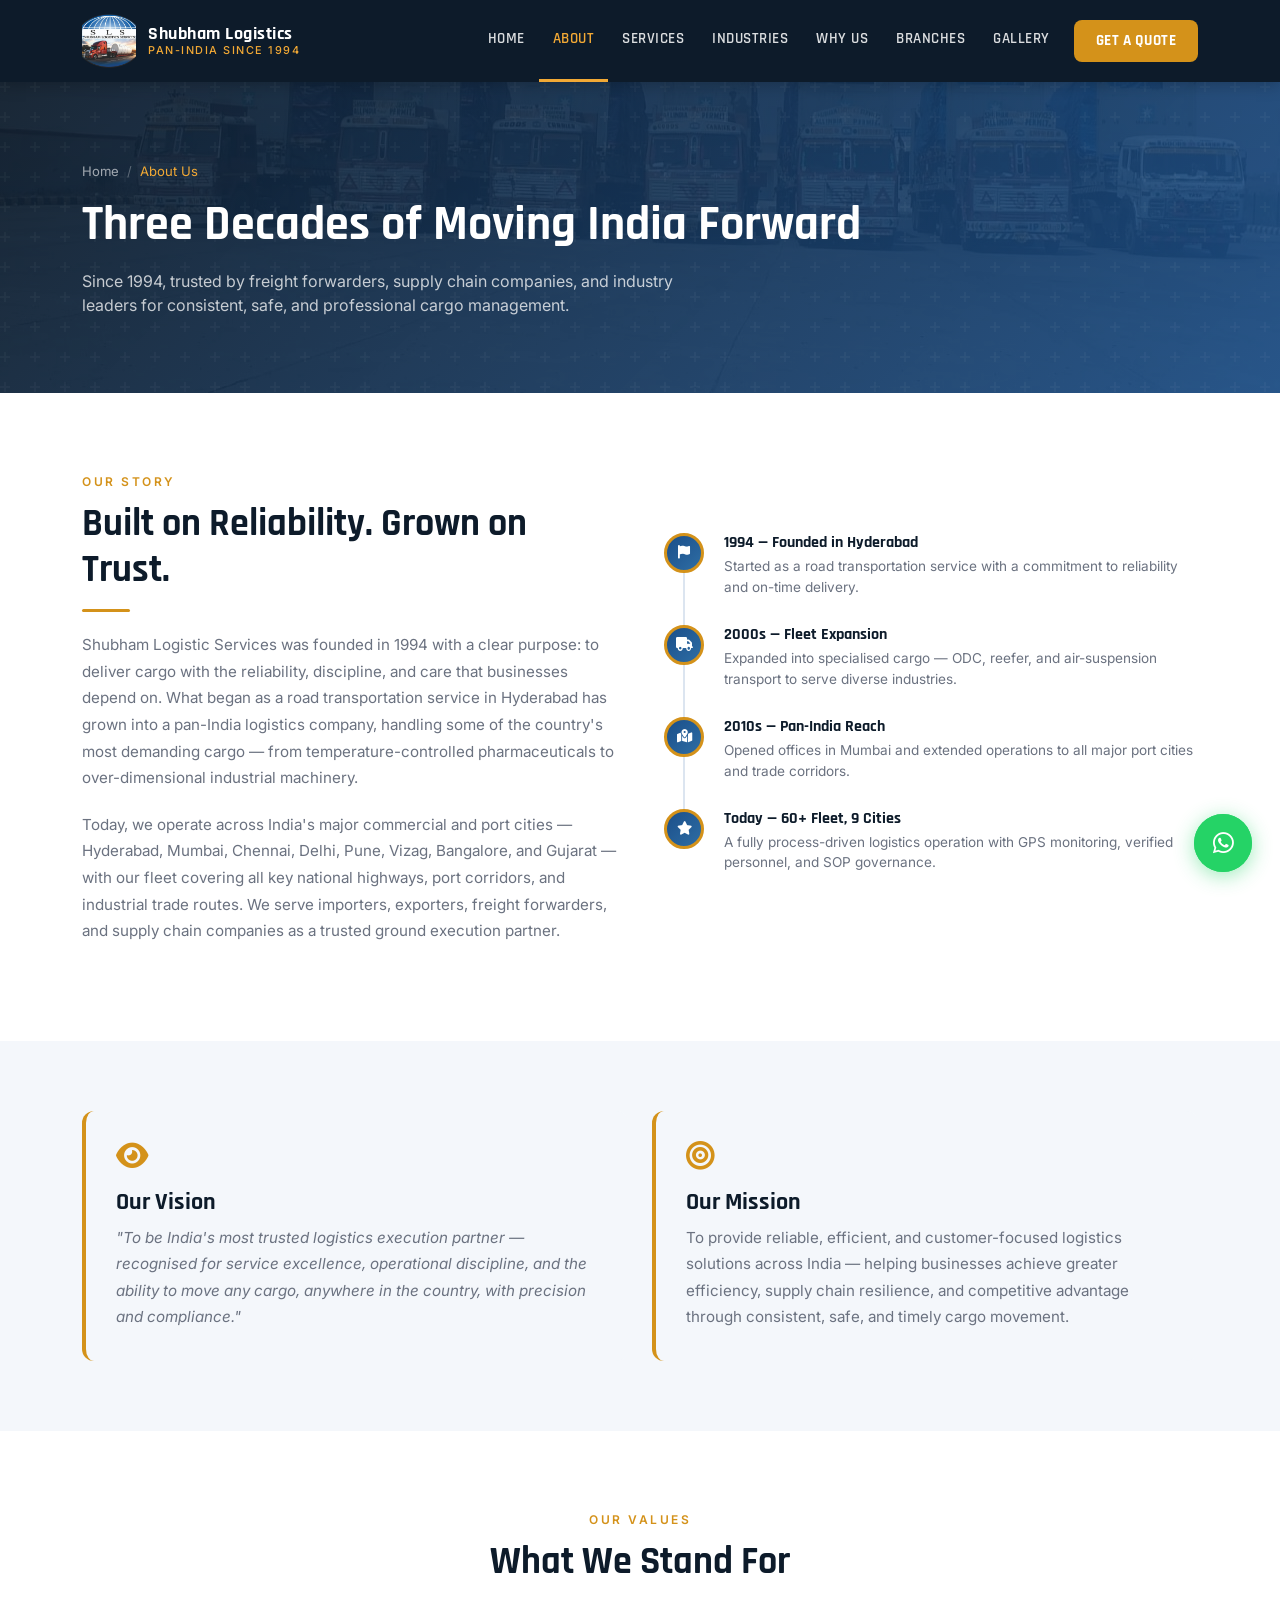
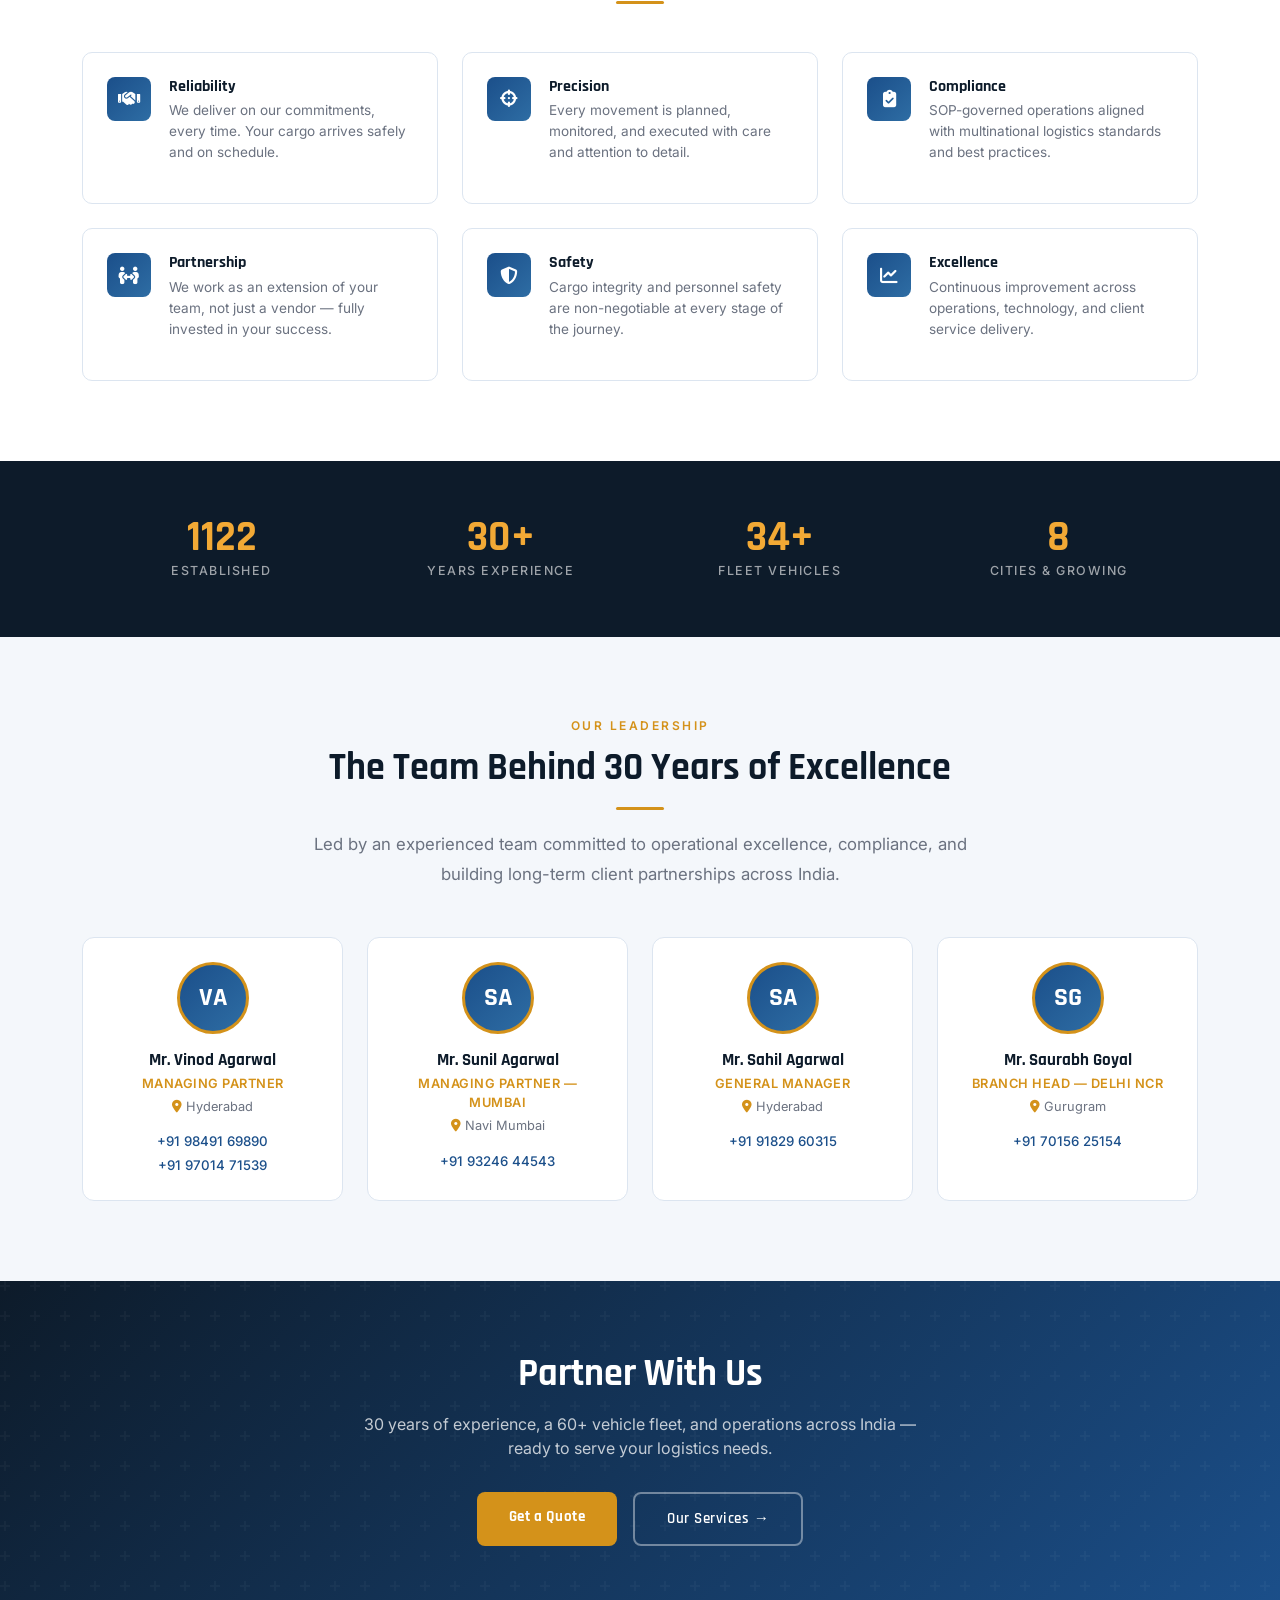
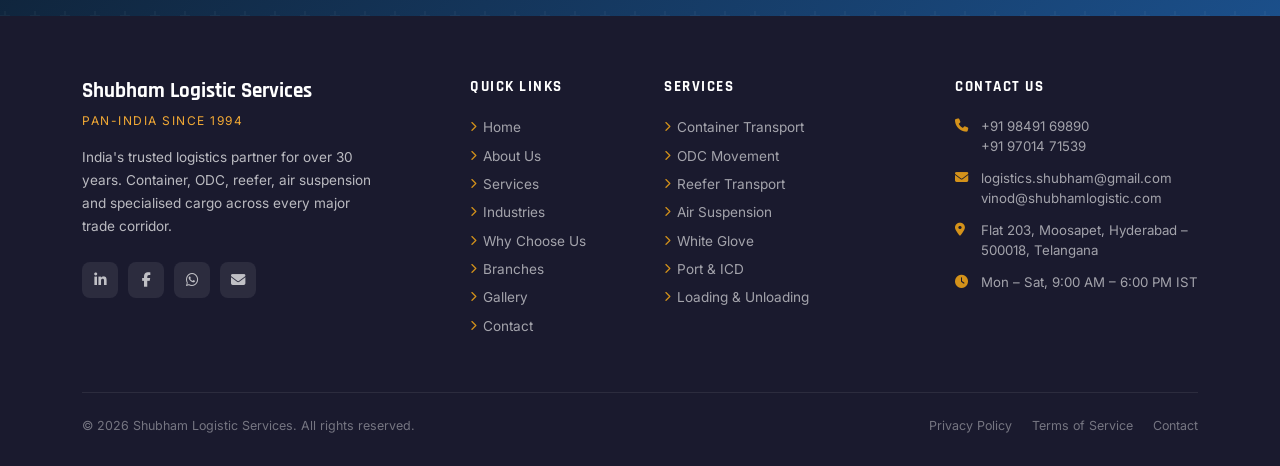
==== about.html @ 39d2acc9 "Add files via upload" ====
<!DOCTYPE html>
<html lang="en">
<head>
  <meta charset="UTF-8" />
  <meta name="viewport" content="width=device-width, initial-scale=1.0" />
  <title>About Us | Shubham Logistic Services — 30 Years, Pan-India</title>
  <meta name="description" content="Established 1994. Pan-India logistics company with 60+ vehicles across 9 cities. Specialists in container, ODC, reefer and specialised cargo." />
  <link rel="stylesheet" href="https://cdnjs.cloudflare.com/ajax/libs/bootstrap/5.3.2/css/bootstrap.min.css" />
  <link rel="stylesheet" href="https://cdnjs.cloudflare.com/ajax/libs/font-awesome/6.5.0/css/all.min.css" />
  <link rel="stylesheet" href="assets/css/style.css" />
  <link rel="icon" type="image/png" sizes="32x32" href="assets/img/favicon-32.png" />
  <link rel="icon" type="image/png" sizes="16x16" href="assets/img/favicon-16.png" />
  <link rel="apple-touch-icon" sizes="180x180" href="assets/img/apple-touch-icon.png" />
</head>
<body>

<nav class="navbar navbar-sls navbar-expand-lg">
  <div class="container">
    <a class="navbar-brand" href="index.html">
      <img src="assets/img/logo.png" alt="SLS Logo" class="brand-logo" onerror="this.style.display='none'" />
      <div class="brand-text">
        <span class="brand-name">Shubham Logistics</span>
        <span class="brand-tagline">Pan-India Since 1994</span>
      </div>
    </a>
    <button class="navbar-toggler" type="button" data-bs-toggle="collapse" data-bs-target="#navMenu">
      <span class="navbar-toggler-icon"></span>
    </button>
    <div class="collapse navbar-collapse" id="navMenu">
      <ul class="navbar-nav ms-auto align-items-lg-center">
        <li class="nav-item"><a class="nav-link" href="index.html">Home</a></li>
        <li class="nav-item"><a class="nav-link" href="about.html">About</a></li>
        <li class="nav-item"><a class="nav-link" href="services.html">Services</a></li>
        <li class="nav-item"><a class="nav-link" href="industries.html">Industries</a></li>
        <li class="nav-item"><a class="nav-link" href="why-us.html">Why Us</a></li>
        <li class="nav-item"><a class="nav-link" href="branches.html">Branches</a></li>
        <li class="nav-item"><a class="nav-link" href="gallery.html">Gallery</a></li>
        <li class="nav-item"><a class="nav-link nav-cta" href="contact.html">Get a Quote</a></li>
      </ul>
    </div>
  </div>
</nav>

<section class="page-hero">
  <div class="container page-hero-content">
    <nav aria-label="breadcrumb" class="breadcrumb-sls mb-3">
      <ol class="breadcrumb mb-0">
        <li class="breadcrumb-item"><a href="index.html">Home</a></li>
        <li class="breadcrumb-item active">About Us</li>
      </ol>
    </nav>
    <h1>Three Decades of Moving India Forward</h1>
    <p>Since 1994, trusted by freight forwarders, supply chain companies, and industry leaders for consistent, safe, and professional cargo management.</p>
  </div>
</section>

<!-- OUR STORY -->
<section class="py-5" style="padding-top:80px!important;padding-bottom:80px!important;">
  <div class="container">
    <div class="row align-items-center g-5">
      <div class="col-lg-6 fade-up">
        <span class="section-eyebrow">Our Story</span>
        <h2 class="section-title">Built on Reliability. Grown on Trust.</h2>
        <div class="section-divider"></div>
        <p style="color:var(--gray);line-height:1.75;margin-bottom:20px;font-size:0.95rem;">
          Shubham Logistic Services was founded in 1994 with a clear purpose: to deliver cargo with the reliability, discipline, and care that businesses depend on. What began as a road transportation service in Hyderabad has grown into a pan-India logistics company, handling some of the country's most demanding cargo — from temperature-controlled pharmaceuticals to over-dimensional industrial machinery.
        </p>
        <p style="color:var(--gray);line-height:1.75;font-size:0.95rem;">
          Today, we operate across India's major commercial and port cities — Hyderabad, Mumbai, Chennai, Delhi, Pune, Vizag, Bangalore, and Gujarat — with our fleet covering all key national highways, port corridors, and industrial trade routes. We serve importers, exporters, freight forwarders, and supply chain companies as a trusted ground execution partner.
        </p>
      </div>
      <div class="col-lg-6 fade-up">
        <div class="timeline-item">
          <div class="timeline-dot"><i class="fas fa-flag"></i></div>
          <div class="timeline-content">
            <h5>1994 — Founded in Hyderabad</h5>
            <p>Started as a road transportation service with a commitment to reliability and on-time delivery.</p>
          </div>
        </div>
        <div class="timeline-item">
          <div class="timeline-dot"><i class="fas fa-truck"></i></div>
          <div class="timeline-content">
            <h5>2000s — Fleet Expansion</h5>
            <p>Expanded into specialised cargo — ODC, reefer, and air-suspension transport to serve diverse industries.</p>
          </div>
        </div>
        <div class="timeline-item">
          <div class="timeline-dot"><i class="fas fa-map-marked-alt"></i></div>
          <div class="timeline-content">
            <h5>2010s — Pan-India Reach</h5>
            <p>Opened offices in Mumbai and extended operations to all major port cities and trade corridors.</p>
          </div>
        </div>
        <div class="timeline-item">
          <div class="timeline-dot"><i class="fas fa-star"></i></div>
          <div class="timeline-content">
            <h5>Today — 60+ Fleet, 9 Cities</h5>
            <p>A fully process-driven logistics operation with GPS monitoring, verified personnel, and SOP governance.</p>
          </div>
        </div>
      </div>
    </div>
  </div>
</section>

<!-- VISION & MISSION -->
<section class="py-5 bg-light-sls" style="padding-top:70px!important;padding-bottom:70px!important;">
  <div class="container">
    <div class="row g-4">
      <div class="col-md-6 fade-up">
        <div class="pillar-card" style="height:100%;">
          <div class="mb-3"><i class="fas fa-eye" style="font-size:1.8rem;color:var(--gold);"></i></div>
          <h4>Our Vision</h4>
          <p style="font-style:italic;color:var(--gray);font-size:0.95rem;line-height:1.75;">
            "To be India's most trusted logistics execution partner — recognised for service excellence, operational discipline, and the ability to move any cargo, anywhere in the country, with precision and compliance."
          </p>
        </div>
      </div>
      <div class="col-md-6 fade-up">
        <div class="pillar-card" style="height:100%;">
          <div class="mb-3"><i class="fas fa-bullseye" style="font-size:1.8rem;color:var(--gold);"></i></div>
          <h4>Our Mission</h4>
          <p style="color:var(--gray);font-size:0.95rem;line-height:1.75;">
            To provide reliable, efficient, and customer-focused logistics solutions across India — helping businesses achieve greater efficiency, supply chain resilience, and competitive advantage through consistent, safe, and timely cargo movement.
          </p>
        </div>
      </div>
    </div>
  </div>
</section>

<!-- CORE VALUES -->
<section class="py-5" style="padding-top:80px!important;padding-bottom:80px!important;">
  <div class="container">
    <div class="text-center mb-5 fade-up">
      <span class="section-eyebrow">Our Values</span>
      <h2 class="section-title">What We Stand For</h2>
      <div class="section-divider center"></div>
    </div>
    <div class="row g-4">
      <div class="col-md-6 col-lg-4 fade-up">
        <div class="why-card">
          <div class="why-icon"><i class="fas fa-handshake"></i></div>
          <div>
            <h5>Reliability</h5>
            <p>We deliver on our commitments, every time. Your cargo arrives safely and on schedule.</p>
          </div>
        </div>
      </div>
      <div class="col-md-6 col-lg-4 fade-up">
        <div class="why-card">
          <div class="why-icon"><i class="fas fa-crosshairs"></i></div>
          <div>
            <h5>Precision</h5>
            <p>Every movement is planned, monitored, and executed with care and attention to detail.</p>
          </div>
        </div>
      </div>
      <div class="col-md-6 col-lg-4 fade-up">
        <div class="why-card">
          <div class="why-icon"><i class="fas fa-clipboard-check"></i></div>
          <div>
            <h5>Compliance</h5>
            <p>SOP-governed operations aligned with multinational logistics standards and best practices.</p>
          </div>
        </div>
      </div>
      <div class="col-md-6 col-lg-4 fade-up">
        <div class="why-card">
          <div class="why-icon"><i class="fas fa-people-arrows"></i></div>
          <div>
            <h5>Partnership</h5>
            <p>We work as an extension of your team, not just a vendor — fully invested in your success.</p>
          </div>
        </div>
      </div>
      <div class="col-md-6 col-lg-4 fade-up">
        <div class="why-card">
          <div class="why-icon"><i class="fas fa-shield-alt"></i></div>
          <div>
            <h5>Safety</h5>
            <p>Cargo integrity and personnel safety are non-negotiable at every stage of the journey.</p>
          </div>
        </div>
      </div>
      <div class="col-md-6 col-lg-4 fade-up">
        <div class="why-card">
          <div class="why-icon"><i class="fas fa-chart-line"></i></div>
          <div>
            <h5>Excellence</h5>
            <p>Continuous improvement across operations, technology, and client service delivery.</p>
          </div>
        </div>
      </div>
    </div>
  </div>
</section>

<!-- STATS -->
<section class="stats-bar" style="padding:40px 0;">
  <div class="container">
    <div class="row g-0">
      <div class="col-6 col-md-3">
        <div class="stat-item">
          <span class="stat-number" data-count="1994" data-suffix="">1994</span>
          <span class="stat-label">Established</span>
        </div>
      </div>
      <div class="col-6 col-md-3">
        <div class="stat-item">
          <span class="stat-number" data-count="30" data-suffix="+">30+</span>
          <span class="stat-label">Years Experience</span>
        </div>
      </div>
      <div class="col-6 col-md-3">
        <div class="stat-item">
          <span class="stat-number" data-count="60" data-suffix="+">60+</span>
          <span class="stat-label">Fleet Vehicles</span>
        </div>
      </div>
      <div class="col-6 col-md-3">
        <div class="stat-item">
          <span class="stat-number" data-count="8" data-suffix="">8</span>
          <span class="stat-label">Cities & Growing</span>
        </div>
      </div>
    </div>
  </div>
</section>

<!-- LEADERSHIP -->
<section class="py-5 bg-light-sls" style="padding-top:80px!important;padding-bottom:80px!important;">
  <div class="container">
    <div class="text-center mb-5 fade-up">
      <span class="section-eyebrow">Our Leadership</span>
      <h2 class="section-title">The Team Behind 30 Years of Excellence</h2>
      <div class="section-divider center"></div>
      <p class="section-lead mx-auto" style="text-align:center;">Led by an experienced team committed to operational excellence, compliance, and building long-term client partnerships across India.</p>
    </div>
    <div class="row g-4">
      <div class="col-md-6 col-lg-3 fade-up">
        <div class="team-card">
          <div class="team-avatar">VA</div>
          <h5>Mr. Vinod Agarwal</h5>
          <span class="team-role">Managing Partner</span>
          <span class="team-location"><i class="fas fa-map-marker-alt me-1" style="color:var(--gold);"></i>Hyderabad</span>
          <div class="team-phone">
            <a href="tel:+919849169890">+91 98491 69890</a><br/>
            <a href="tel:+919701471539">+91 97014 71539</a>
          </div>
        </div>
      </div>
      <div class="col-md-6 col-lg-3 fade-up">
        <div class="team-card">
          <div class="team-avatar">SA</div>
          <h5>Mr. Sunil Agarwal</h5>
          <span class="team-role">Managing Partner — Mumbai</span>
          <span class="team-location"><i class="fas fa-map-marker-alt me-1" style="color:var(--gold);"></i>Navi Mumbai</span>
          <div class="team-phone">
            <a href="tel:+919324644543">+91 93246 44543</a>
          </div>
        </div>
      </div>
      <div class="col-md-6 col-lg-3 fade-up">
        <div class="team-card">
          <div class="team-avatar">SA</div>
          <h5>Mr. Sahil Agarwal</h5>
          <span class="team-role">General Manager</span>
          <span class="team-location"><i class="fas fa-map-marker-alt me-1" style="color:var(--gold);"></i>Hyderabad</span>
          <div class="team-phone">
            <a href="tel:+919182960315">+91 91829 60315</a>
          </div>
        </div>
      </div>
      <div class="col-md-6 col-lg-3 fade-up">
        <div class="team-card">
          <div class="team-avatar">SG</div>
          <h5>Mr. Saurabh Goyal</h5>
          <span class="team-role">Branch Head — Delhi NCR</span>
          <span class="team-location"><i class="fas fa-map-marker-alt me-1" style="color:var(--gold);"></i>Gurugram</span>
          <div class="team-phone">
            <a href="tel:+917015625154">+91 70156 25154</a>
          </div>
        </div>
      </div>
    </div>
  </div>
</section>

<!-- CTA -->
<section class="cta-banner">
  <div class="container position-relative" style="z-index:2;">
    <div class="row justify-content-center">
      <div class="col-lg-7">
        <h2>Partner With Us</h2>
        <p>30 years of experience, a 60+ vehicle fleet, and operations across India — ready to serve your logistics needs.</p>
        <div class="d-flex flex-wrap justify-content-center gap-3">
          <a href="contact.html" class="btn-primary-sls">Get a Quote</a>
          <a href="services.html" class="btn-outline-sls">Our Services →</a>
        </div>
      </div>
    </div>
  </div>
</section>

<footer class="footer-main">
  <div class="container">
    <div class="row g-5">
      <div class="col-lg-4 col-md-6">
        <div class="footer-brand-name">Shubham Logistic Services</div>
        <div class="footer-tagline">Pan-India Since 1994</div>
        <p class="footer-desc">India's trusted logistics partner for over 30 years. Container, ODC, reefer, air suspension and specialised cargo across every major trade corridor.</p>
        <div class="footer-socials">
          <a href="#" class="footer-social-btn" aria-label="LinkedIn"><i class="fab fa-linkedin-in"></i></a>
          <a href="#" class="footer-social-btn" aria-label="Facebook"><i class="fab fa-facebook-f"></i></a>
          <a href="https://wa.me/919849169890" class="footer-social-btn" aria-label="WhatsApp"><i class="fab fa-whatsapp"></i></a>
          <a href="mailto:logistics.shubham@gmail.com" class="footer-social-btn" aria-label="Email"><i class="fas fa-envelope"></i></a>
        </div>
      </div>
      <div class="col-lg-2 col-md-6 col-6">
        <div class="footer-heading">Quick Links</div>
        <ul class="footer-links">
          <li><a href="index.html"><i class="fas fa-chevron-right"></i> Home</a></li>
          <li><a href="about.html"><i class="fas fa-chevron-right"></i> About Us</a></li>
          <li><a href="services.html"><i class="fas fa-chevron-right"></i> Services</a></li>
          <li><a href="industries.html"><i class="fas fa-chevron-right"></i> Industries</a></li>
          <li><a href="why-us.html"><i class="fas fa-chevron-right"></i> Why Choose Us</a></li>
          <li><a href="branches.html"><i class="fas fa-chevron-right"></i> Branches</a></li>
          <li><a href="gallery.html"><i class="fas fa-chevron-right"></i> Gallery</a></li>
          <li><a href="contact.html"><i class="fas fa-chevron-right"></i> Contact</a></li>
        </ul>
      </div>
      <div class="col-lg-3 col-md-6 col-6">
        <div class="footer-heading">Services</div>
        <ul class="footer-links">
          <li><a href="services.html#container"><i class="fas fa-chevron-right"></i> Container Transport</a></li>
          <li><a href="services.html#odc"><i class="fas fa-chevron-right"></i> ODC Movement</a></li>
          <li><a href="services.html#reefer"><i class="fas fa-chevron-right"></i> Reefer Transport</a></li>
          <li><a href="services.html#air-suspension"><i class="fas fa-chevron-right"></i> Air Suspension</a></li>
          <li><a href="services.html#white-glove"><i class="fas fa-chevron-right"></i> White Glove</a></li>
          <li><a href="services.html#port"><i class="fas fa-chevron-right"></i> Port & ICD</a></li>
          <li><a href="services.html#loading"><i class="fas fa-chevron-right"></i> Loading & Unloading</a></li>
        </ul>
      </div>
      <div class="col-lg-3 col-md-6">
        <div class="footer-heading">Contact Us</div>
        <div class="footer-contact-item"><i class="fas fa-phone"></i><div><a href="tel:+919849169890">+91 98491 69890</a><br/><a href="tel:+919701471539">+91 97014 71539</a></div></div>
        <div class="footer-contact-item"><i class="fas fa-envelope"></i><div><a href="mailto:logistics.shubham@gmail.com">logistics.shubham@gmail.com</a><br/><a href="mailto:vinod@shubhamlogistic.com">vinod@shubhamlogistic.com</a></div></div>
        <div class="footer-contact-item"><i class="fas fa-map-marker-alt"></i><div style="color:rgba(255,255,255,0.6);">Flat 203, Moosapet, Hyderabad – 500018, Telangana</div></div>
        <div class="footer-contact-item"><i class="fas fa-clock"></i><div style="color:rgba(255,255,255,0.6);">Mon – Sat, 9:00 AM – 6:00 PM IST</div></div>
      </div>
    </div>
    <div class="footer-bottom">
      <p>© <span id="copyrightYear"></span> Shubham Logistic Services. All rights reserved.</p>
      <div class="footer-bottom-links">
        <a href="privacy-policy.html">Privacy Policy</a>
        <a href="terms-of-service.html">Terms of Service</a>
        <a href="contact.html">Contact</a>
      </div>
    </div>
  </div>
</footer>

<div class="wa-fab">
  <div class="wa-popup" id="waPopup">
    <div class="wa-popup-header">
      <div class="wa-avatar"><i class="fab fa-whatsapp"></i></div>
      <div>
        <div class="wa-name">Shubham Logistics</div>
        <div class="wa-status">Typically replies within minutes</div>
      </div>
      <button class="wa-close" id="waClose"><i class="fas fa-times"></i></button>
    </div>
    <div class="wa-body">
      <div class="wa-bubble">
        👋 Hi! Welcome to <strong>Shubham Logistic Services</strong>.<br/>
        Chat directly with our operations team:
      </div>
    </div>
    <div class="wa-footer">
      <a href="https://wa.me/919849169890?text=Hello%2C%20I%20would%20like%20to%20enquire%20about%20your%20logistics%20services." class="wa-btn" target="_blank">
        <i class="fab fa-whatsapp"></i> Chat on WhatsApp
      </a>
      <div class="wa-numbers">
        <a href="https://wa.me/919849169890" class="wa-num-btn" target="_blank">
          <i class="fab fa-whatsapp"></i> Hyderabad
        </a>
        <a href="https://wa.me/919324644543" class="wa-num-btn" target="_blank">
          <i class="fab fa-whatsapp"></i> Mumbai
        </a>
        <a href="https://wa.me/917015625154" class="wa-num-btn" target="_blank">
          <i class="fab fa-whatsapp"></i> Delhi NCR
        </a>
      </div>
    </div>
  </div>
  <div class="wa-pulse"></div>
  <button class="wa-main-btn" id="waMainBtn" aria-label="Chat on WhatsApp">
    <i class="fab fa-whatsapp"></i>
  </button>
</div>

<script src="https://cdnjs.cloudflare.com/ajax/libs/bootstrap/5.3.2/js/bootstrap.bundle.min.js"></script>
<script src="assets/js/main.js"></script>
</body>
</html>
---- assets/css/style.css ----
/* ===== SLS - SHUBHAM LOGISTICS SERVICES ===== */
/* Design: Deep navy + steel blue + amber gold on white/off-white */
/* Typography: Rajdhani (bold industrial display) + Inter (clean body) */

@import url('https://fonts.googleapis.com/css2?family=Rajdhani:wght@400;500;600;700&family=Inter:wght@300;400;500;600;700&display=swap');

:root {
  --navy:   #0D1B2A;
  --blue:   #1B4F8A;
  --steel:  #2E6DA4;
  --gold:   #D4921A;
  --amber:  #F2A935;
  --light:  #F4F7FB;
  --white:  #FFFFFF;
  --gray:   #6B7280;
  --dark:   #1A1A2E;
  --border: #DCE5F0;
  --shadow: 0 4px 24px rgba(13,27,42,0.10);
  --radius: 8px;
}

* { margin: 0; padding: 0; box-sizing: border-box; }
html {
  scroll-behavior: smooth;
  overflow-x: hidden;
  width: 100%;
  max-width: 100%;
}

body {
  font-family: 'Inter', sans-serif;
  color: var(--navy);
  background: var(--white);
  overflow-x: hidden;
  width: 100%;
  max-width: 100%;
}

img, svg, video, canvas {
  max-width: 100%;
  height: auto;
}

h1, h2, h3, h4, h5 {
  font-family: 'Rajdhani', sans-serif;
  font-weight: 700;
  line-height: 1.2;
}

/* ===== NAVBAR ===== */
.navbar-sls {
  background: var(--navy) !important;
  padding: 0;
  position: sticky;
  top: 0;
  z-index: 9999;
  box-shadow: 0 2px 16px rgba(0,0,0,0.25);
}

.navbar-sls .navbar-brand {
  display: flex;
  align-items: center;
  gap: 12px;
  padding: 10px 0;
}

.navbar-sls .brand-logo {
  height: 54px;
  width: 54px;
  object-fit: contain;
}

.navbar-sls .brand-text {
  display: flex;
  flex-direction: column;
  line-height: 1.1;
}

.navbar-sls .brand-name {
  font-family: 'Rajdhani', sans-serif;
  font-weight: 700;
  font-size: 1.1rem;
  color: var(--white);
  letter-spacing: 0.5px;
}

.navbar-sls .brand-tagline {
  font-size: 0.68rem;
  color: var(--amber);
  letter-spacing: 1.5px;
  text-transform: uppercase;
  font-weight: 500;
}

.navbar-sls .nav-link {
  color: rgba(255,255,255,0.85) !important;
  font-family: 'Rajdhani', sans-serif;
  font-weight: 600;
  font-size: 0.95rem;
  letter-spacing: 0.5px;
  padding: 28px 14px !important;
  text-transform: uppercase;
  transition: color 0.2s, border-bottom 0.2s;
  border-bottom: 3px solid transparent;
}

.navbar-sls .nav-link:hover,
.navbar-sls .nav-link.active {
  color: var(--amber) !important;
  border-bottom: 3px solid var(--amber);
}

.navbar-sls .nav-cta {
  background: var(--gold);
  color: var(--white) !important;
  border-radius: var(--radius);
  padding: 10px 22px !important;
  margin-left: 10px;
  border-bottom: none !important;
  font-weight: 700;
  transition: background 0.2s, transform 0.1s !important;
}

.navbar-sls .nav-cta:hover {
  background: var(--amber) !important;
  transform: translateY(-1px);
  border-bottom: none !important;
  color: var(--white) !important;
}

.navbar-toggler {
  border-color: rgba(255,255,255,0.3) !important;
}

.navbar-toggler-icon {
  background-image: url("data:image/svg+xml,%3csvg xmlns='http://www.w3.org/2000/svg' viewBox='0 0 30 30'%3e%3cpath stroke='rgba%28255,255,255,0.85%29' stroke-linecap='round' stroke-miterlimit='10' stroke-width='2' d='M4 7h22M4 15h22M4 23h22'/%3e%3c/svg%3e") !important;
}

/* ===== HERO ===== */
.hero-section {
  background:
    linear-gradient(135deg, rgba(13,27,42,0.92) 0%, rgba(27,79,138,0.87) 60%, rgba(46,109,164,0.8) 100%),
    url('../img/gallery/img2.jpg') center 30%/cover no-repeat;
  min-height: 88vh;
  display: flex;
  align-items: center;
  position: relative;
  overflow: hidden;
}

.hero-section::before {
  content: '';
  position: absolute;
  inset: 0;
  background: url("data:image/svg+xml,%3Csvg width='60' height='60' viewBox='0 0 60 60' xmlns='http://www.w3.org/2000/svg'%3E%3Cg fill='none' fill-rule='evenodd'%3E%3Cg fill='%23ffffff' fill-opacity='0.03'%3E%3Cpath d='M36 34v-4h-2v4h-4v2h4v4h2v-4h4v-2h-4zm0-30V0h-2v4h-4v2h4v4h2V6h4V4h-4zM6 34v-4H4v4H0v2h4v4h2v-4h4v-2H6zM6 4V0H4v4H0v2h4v4h2V6h4V4H6z'/%3E%3C/g%3E%3C/g%3E%3C/svg%3E");
}

/* Note: hero-section is immediately followed by the navy .stats-bar,
   so no fade-to-white overlay is used here — it previously created
   a visible white seam between the two dark sections. */

.hero-content {
  position: relative;
  z-index: 2;
}

.hero-eyebrow {
  display: inline-flex;
  align-items: center;
  gap: 8px;
  background: rgba(212,146,26,0.2);
  border: 1px solid var(--gold);
  color: var(--amber);
  font-size: 0.78rem;
  font-weight: 600;
  letter-spacing: 2px;
  text-transform: uppercase;
  padding: 6px 16px;
  border-radius: 20px;
  margin-bottom: 24px;
}

.hero-eyebrow .dot {
  width: 6px;
  height: 6px;
  background: var(--amber);
  border-radius: 50%;
  animation: pulse-dot 1.5s infinite;
}

@keyframes pulse-dot {
  0%, 100% { opacity: 1; }
  50% { opacity: 0.3; }
}

.hero-headline {
  font-size: clamp(2.4rem, 5vw, 4rem);
  color: var(--white);
  line-height: 1.1;
  margin-bottom: 16px;
  letter-spacing: -0.5px;
}

.hero-headline span {
  color: var(--amber);
  display: block;
}

.hero-sub {
  font-size: 1.05rem;
  color: rgba(255,255,255,0.75);
  max-width: 560px;
  line-height: 1.7;
  margin-bottom: 36px;
  font-weight: 300;
}

.btn-primary-sls {
  background: var(--gold);
  color: var(--white);
  font-family: 'Rajdhani', sans-serif;
  font-weight: 700;
  font-size: 0.95rem;
  letter-spacing: 0.5px;
  padding: 14px 32px;
  border: none;
  border-radius: var(--radius);
  transition: all 0.2s;
  text-decoration: none;
  display: inline-block;
}

.btn-primary-sls:hover {
  background: var(--amber);
  color: var(--white);
  transform: translateY(-2px);
  box-shadow: 0 6px 20px rgba(212,146,26,0.4);
}

.btn-outline-sls {
  background: transparent;
  color: var(--white);
  font-family: 'Rajdhani', sans-serif;
  font-weight: 600;
  font-size: 0.95rem;
  letter-spacing: 0.5px;
  padding: 14px 32px;
  border: 2px solid rgba(255,255,255,0.4);
  border-radius: var(--radius);
  transition: all 0.2s;
  text-decoration: none;
  display: inline-block;
}

.btn-outline-sls:hover {
  border-color: var(--white);
  background: rgba(255,255,255,0.1);
  color: var(--white);
}

.btn-gold {
  background: var(--gold);
  color: var(--white);
  font-family: 'Rajdhani', sans-serif;
  font-weight: 700;
  font-size: 0.95rem;
  letter-spacing: 0.5px;
  padding: 13px 30px;
  border: none;
  border-radius: var(--radius);
  transition: all 0.2s;
  text-decoration: none;
  display: inline-block;
}

.btn-gold:hover {
  background: var(--amber);
  color: var(--white);
  transform: translateY(-1px);
}

/* ===== STATS BAR ===== */
.stats-bar {
  background: var(--navy);
  padding: 30px 0;
}

.stat-item {
  text-align: center;
  padding: 16px 20px;
  border-right: 1px solid rgba(255,255,255,0.1);
}

.stat-item:last-child { border-right: none; }

.stat-number {
  font-family: 'Rajdhani', sans-serif;
  font-size: 2.6rem;
  font-weight: 700;
  color: var(--amber);
  line-height: 1;
  display: block;
}

.stat-label {
  font-size: 0.78rem;
  color: rgba(255,255,255,0.6);
  text-transform: uppercase;
  letter-spacing: 1.5px;
  font-weight: 500;
  margin-top: 4px;
  display: block;
}

/* ===== SECTION STYLES ===== */
.section-eyebrow {
  font-size: 0.75rem;
  font-weight: 600;
  letter-spacing: 2.5px;
  text-transform: uppercase;
  color: var(--gold);
  display: block;
  margin-bottom: 10px;
}

.section-title {
  font-size: clamp(1.8rem, 3vw, 2.6rem);
  color: var(--navy);
  margin-bottom: 16px;
}

.section-divider {
  width: 48px;
  height: 3px;
  background: var(--gold);
  margin-bottom: 20px;
  border-radius: 2px;
}

.section-divider.center { margin: 0 auto 20px; }

.section-lead {
  font-size: 1.05rem;
  color: var(--gray);
  line-height: 1.75;
  max-width: 700px;
}

/* ===== PAGE HERO ===== */
.page-hero {
  background:
    linear-gradient(135deg, rgba(13,27,42,0.9) 0%, rgba(27,79,138,0.88) 100%),
    url('../img/gallery/img7.jpg') center 65%/cover no-repeat;
  padding: 80px 0 60px;
  position: relative;
  overflow: hidden;
}

.page-hero::before {
  content: '';
  position: absolute;
  inset: 0;
  background: url("data:image/svg+xml,%3Csvg width='60' height='60' viewBox='0 0 60 60' xmlns='http://www.w3.org/2000/svg'%3E%3Cg fill='none' fill-rule='evenodd'%3E%3Cg fill='%23ffffff' fill-opacity='0.03'%3E%3Cpath d='M36 34v-4h-2v4h-4v2h4v4h2v-4h4v-2h-4zm0-30V0h-2v4h-4v2h4v4h2V6h4V4h-4zM6 34v-4H4v4H0v2h4v4h2v-4h4v-2H6zM6 4V0H4v4H0v2h4v4h2V6h4V4H6z'/%3E%3C/g%3E%3C/g%3E%3C/svg%3E");
}

.page-hero-content {
  position: relative;
  z-index: 2;
}

.page-hero h1 {
  font-size: clamp(2rem, 4vw, 3rem);
  color: var(--white);
  margin-bottom: 14px;
}

.page-hero p {
  font-size: 1rem;
  color: rgba(255,255,255,0.75);
  max-width: 600px;
}

.breadcrumb-sls .breadcrumb-item,
.breadcrumb-sls .breadcrumb-item a {
  color: rgba(255,255,255,0.6);
  font-size: 0.82rem;
  text-decoration: none;
}

.breadcrumb-sls .breadcrumb-item.active {
  color: var(--amber);
}

.breadcrumb-sls .breadcrumb-item + .breadcrumb-item::before {
  color: rgba(255,255,255,0.3);
}

/* ===== CARDS ===== */
.service-card {
  height: 100%;
  display: flex;
  flex-direction: column;
  background: var(--white);
  border: 1px solid var(--border);
  border-radius: 12px;
  padding: 28px;
  transition: all 0.25s;
  height: 100%;
  position: relative;
  overflow: hidden;
}

.service-card::before {
  content: '';
  position: absolute;
  top: 0;
  left: 0;
  right: 0;
  height: 3px;
  background: var(--gold);
  transform: scaleX(0);
  transition: transform 0.25s;
  transform-origin: left;
}

.service-card:hover {
  transform: translateY(-6px);
  box-shadow: var(--shadow);
  border-color: transparent;
}

.service-card:hover::before { transform: scaleX(1); }

.service-icon {
  width: 52px;
  height: 52px;
  background: linear-gradient(135deg, var(--blue), var(--steel));
  border-radius: 10px;
  display: flex;
  align-items: center;
  justify-content: center;
  margin-bottom: 18px;
  font-size: 1.4rem;
  color: var(--white);
}

.service-card h4 {
  font-size: 1.15rem;
  color: var(--navy);
  margin-bottom: 10px;
}

.service-card p {
  font-size: 0.88rem;
  color: var(--gray);
  line-height: 1.6;
  margin-bottom: 14px;
}

.service-card .card-link {
  margin-top: auto;
  font-family: 'Rajdhani', sans-serif;
  font-weight: 600;
  font-size: 0.9rem;
  color: var(--blue);
  text-decoration: none;
  display: inline-flex;
  align-items: center;
  gap: 4px;
  transition: gap 0.2s, color 0.2s;
}

.service-card .card-link:hover {
  color: var(--gold);
  gap: 8px;
}

/* ===== PILLAR CARD ===== */
.pillar-card {
  height: 100%;
  background: var(--light);
  border-radius: 12px;
  padding: 30px;
  height: 100%;
  border-left: 4px solid var(--gold);
  transition: all 0.2s;
}

.pillar-card:hover {
  background: var(--white);
  box-shadow: var(--shadow);
}

.pillar-card h4 {
  color: var(--navy);
  margin-bottom: 8px;
}

.pillar-card p {
  color: var(--gray);
  font-size: 0.9rem;
  line-height: 1.6;
  margin: 0;
}

/* ===== WHY CARD ===== */
.why-card {
  height: 100%;
  display: flex;
  gap: 18px;
  padding: 24px;
  background: var(--white);
  border: 1px solid var(--border);
  border-radius: 10px;
  transition: all 0.2s;
  margin-bottom: 16px;
}

.why-card:hover {
  border-color: var(--blue);
  box-shadow: 0 2px 16px rgba(27,79,138,0.1);
}

.why-icon {
  flex-shrink: 0;
  width: 44px;
  height: 44px;
  border-radius: 8px;
  background: linear-gradient(135deg, var(--blue), var(--steel));
  display: flex;
  align-items: center;
  justify-content: center;
  color: var(--white);
  font-size: 1.1rem;
}

.why-card h5 {
  font-size: 1rem;
  color: var(--navy);
  margin-bottom: 4px;
}

.why-card p {
  font-size: 0.85rem;
  color: var(--gray);
  margin: 0;
  line-height: 1.55;
}

/* ===== INDUSTRY CARD ===== */
.industry-card {
  height: 100%;
  display: flex;
  flex-direction: column;
  background: var(--white);
  border: 1px solid var(--border);
  border-radius: 12px;
  padding: 26px;
  height: 100%;
  transition: all 0.25s;
}

.industry-card:hover {
  transform: translateY(-4px);
  box-shadow: var(--shadow);
  border-color: var(--steel);
}

.industry-icon {
  font-size: 2rem;
  margin-bottom: 14px;
  display: block;
}

.industry-card h4 {
  font-size: 1.1rem;
  color: var(--navy);
  margin-bottom: 10px;
}

.industry-card p {
  font-size: 0.85rem;
  color: var(--gray);
  line-height: 1.6;
  margin-bottom: 12px;
}

.industry-tags {
  display: flex;
  flex-wrap: wrap;
  gap: 6px;
}

.industry-tag {
  background: var(--light);
  color: var(--blue);
  font-size: 0.72rem;
  font-weight: 600;
  padding: 4px 10px;
  border-radius: 20px;
  letter-spacing: 0.3px;
}

/* ===== BRANCH CARD ===== */
.branch-card {
  background: var(--white);
  border: 1px solid var(--border);
  border-radius: 12px;
  overflow: hidden;
  height: 100%;
  transition: box-shadow 0.2s;
}

.branch-card:hover { box-shadow: var(--shadow); }

.branch-header {
  background: linear-gradient(135deg, var(--navy), var(--blue));
  padding: 20px 24px;
  display: flex;
  align-items: center;
  gap: 12px;
}

.branch-header .branch-badge {
  width: 36px;
  height: 36px;
  background: var(--gold);
  border-radius: 50%;
  display: flex;
  align-items: center;
  justify-content: center;
  color: var(--white);
  font-size: 0.9rem;
}

.branch-header h5 {
  color: var(--white);
  font-size: 1rem;
  margin: 0;
}

.branch-header small {
  color: var(--amber);
  font-size: 0.75rem;
}

.branch-body {
  padding: 20px 24px;
}

.branch-info-row {
  display: flex;
  gap: 10px;
  align-items: flex-start;
  margin-bottom: 12px;
  font-size: 0.85rem;
}

.branch-info-row i {
  color: var(--gold);
  width: 16px;
  flex-shrink: 0;
  margin-top: 2px;
}

.branch-info-row span { color: var(--gray); line-height: 1.5; }

/* ===== TEAM CARD ===== */
.team-card {
  height: 100%;
  background: var(--white);
  border: 1px solid var(--border);
  border-radius: 12px;
  padding: 24px;
  text-align: center;
  transition: all 0.2s;
}

.team-card:hover {
  box-shadow: var(--shadow);
  transform: translateY(-4px);
}

.team-avatar {
  width: 72px;
  height: 72px;
  border-radius: 50%;
  background: linear-gradient(135deg, var(--blue), var(--steel));
  display: flex;
  align-items: center;
  justify-content: center;
  margin: 0 auto 16px;
  font-family: 'Rajdhani', sans-serif;
  font-size: 1.6rem;
  font-weight: 700;
  color: var(--white);
  border: 3px solid var(--gold);
}

.team-card h5 {
  font-size: 1.05rem;
  color: var(--navy);
  margin-bottom: 4px;
}

.team-role {
  font-size: 0.8rem;
  color: var(--gold);
  font-weight: 600;
  text-transform: uppercase;
  letter-spacing: 0.5px;
  margin-bottom: 4px;
  display: block;
}

.team-location {
  font-size: 0.8rem;
  color: var(--gray);
  margin-bottom: 12px;
  display: block;
}

.team-phone a {
  font-size: 0.83rem;
  color: var(--blue);
  text-decoration: none;
  font-weight: 500;
}

/* ===== MARQUEE BANNER ===== */
.marquee-banner {
  background: var(--gold);
  padding: 12px 0;
  overflow: hidden;
}

.marquee-track {
  display: flex;
  animation: marquee 30s linear infinite;
  white-space: nowrap;
}

.marquee-track span {
  font-family: 'Rajdhani', sans-serif;
  font-weight: 600;
  font-size: 0.9rem;
  letter-spacing: 1px;
  color: var(--white);
  text-transform: uppercase;
  padding: 0 32px;
}

.marquee-track span.sep {
  color: rgba(255,255,255,0.5);
}

@keyframes marquee {
  0% { transform: translateX(0); }
  100% { transform: translateX(-50%); }
}

/* ===== CTA BANNER ===== */
.cta-banner {
  background: linear-gradient(135deg, var(--navy) 0%, var(--blue) 100%);
  padding: 70px 0;
  text-align: center;
  position: relative;
  overflow: hidden;
}

.cta-banner::before {
  content: '';
  position: absolute;
  inset: 0;
  background: url("data:image/svg+xml,%3Csvg width='60' height='60' viewBox='0 0 60 60' xmlns='http://www.w3.org/2000/svg'%3E%3Cg fill='none' fill-rule='evenodd'%3E%3Cg fill='%23ffffff' fill-opacity='0.03'%3E%3Cpath d='M36 34v-4h-2v4h-4v2h4v4h2v-4h4v-2h-4zm0-30V0h-2v4h-4v2h4v4h2V6h4V4h-4zM6 34v-4H4v4H0v2h4v4h2v-4h4v-2H6zM6 4V0H4v4H0v2h4v4h2V6h4V4H6z'/%3E%3C/g%3E%3C/g%3E%3C/svg%3E");
}

.cta-banner h2 {
  color: var(--white);
  font-size: clamp(1.8rem, 3vw, 2.5rem);
  margin-bottom: 14px;
  position: relative;
}

.cta-banner p {
  color: rgba(255,255,255,0.75);
  max-width: 560px;
  margin: 0 auto 32px;
  font-size: 1rem;
  position: relative;
}

/* ===== FORM ===== */
.form-section {
  background: var(--light);
  padding: 80px 0;
}

.form-card {
  background: var(--white);
  border-radius: 16px;
  padding: 40px;
  box-shadow: var(--shadow);
}

.form-card .form-label {
  font-size: 0.83rem;
  font-weight: 600;
  color: var(--navy);
  margin-bottom: 6px;
  text-transform: uppercase;
  letter-spacing: 0.5px;
}

.form-card .form-control,
.form-card .form-select {
  border: 1px solid var(--border);
  border-radius: var(--radius);
  padding: 11px 14px;
  font-size: 0.9rem;
  color: var(--navy);
  transition: border-color 0.2s, box-shadow 0.2s;
}

.form-card .form-control:focus,
.form-card .form-select:focus {
  border-color: var(--blue);
  box-shadow: 0 0 0 3px rgba(27,79,138,0.12);
  outline: none;
}

.form-card .form-control::placeholder { color: #aaa; }

.btn-submit {
  background: var(--gold);
  color: var(--white);
  font-family: 'Rajdhani', sans-serif;
  font-weight: 700;
  font-size: 1rem;
  letter-spacing: 0.5px;
  padding: 14px 40px;
  border: none;
  border-radius: var(--radius);
  width: 100%;
  transition: all 0.2s;
  cursor: pointer;
}

.btn-submit:hover {
  background: var(--amber);
  transform: translateY(-1px);
}

.contact-info-card {
  background: linear-gradient(135deg, var(--navy), var(--blue));
  border-radius: 16px;
  padding: 36px;
  height: 100%;
  color: var(--white);
}

.contact-info-card h4 {
  color: var(--white);
  margin-bottom: 24px;
  font-size: 1.4rem;
}

.contact-row {
  display: flex;
  gap: 14px;
  margin-bottom: 20px;
}

.contact-row i {
  color: var(--amber);
  font-size: 1.1rem;
  width: 20px;
  flex-shrink: 0;
  margin-top: 2px;
}

.contact-row .c-label {
  font-size: 0.72rem;
  color: rgba(255,255,255,0.5);
  text-transform: uppercase;
  letter-spacing: 1px;
  display: block;
  margin-bottom: 2px;
}

.contact-row .c-value {
  font-size: 0.9rem;
  color: var(--white);
  font-weight: 500;
  line-height: 1.5;
}

.contact-row a {
  color: var(--white);
  text-decoration: none;
}

.contact-row a:hover { color: var(--amber); }

/* ===== COVERAGE BADGES ===== */
.coverage-list {
  display: flex;
  flex-wrap: wrap;
  gap: 10px;
  margin-top: 20px;
}

.coverage-badge {
  background: rgba(255,255,255,0.1);
  border: 1px solid rgba(255,255,255,0.2);
  color: var(--white);
  font-size: 0.8rem;
  font-weight: 600;
  padding: 6px 14px;
  border-radius: 20px;
  letter-spacing: 0.3px;
}

/* ===== PORTS ===== */
.port-item {
  display: flex;
  gap: 14px;
  padding: 18px;
  background: var(--white);
  border: 1px solid var(--border);
  border-radius: 10px;
  margin-bottom: 12px;
  transition: all 0.2s;
}

.port-item:hover {
  border-color: var(--blue);
  background: var(--light);
}

.port-icon {
  width: 40px;
  height: 40px;
  background: linear-gradient(135deg, var(--blue), var(--steel));
  border-radius: 8px;
  display: flex;
  align-items: center;
  justify-content: center;
  color: var(--white);
  font-size: 1rem;
  flex-shrink: 0;
}

.port-item h6 {
  font-size: 0.92rem;
  color: var(--navy);
  margin-bottom: 2px;
}

.port-item p {
  font-size: 0.8rem;
  color: var(--gray);
  margin: 0;
}

/* ===== CORRIDOR LIST ===== */
.corridor-chip {
  display: inline-flex;
  align-items: center;
  gap: 8px;
  background: var(--light);
  border: 1px solid var(--border);
  color: var(--navy);
  font-size: 0.83rem;
  font-weight: 500;
  padding: 8px 16px;
  border-radius: 20px;
  margin: 4px;
  transition: all 0.2s;
}

.corridor-chip:hover {
  background: var(--blue);
  color: var(--white);
  border-color: var(--blue);
}

.corridor-chip i { color: var(--gold); font-size: 0.75rem; }
.corridor-chip:hover i { color: var(--amber); }

/* ===== GALLERY ===== */
.gallery-placeholder {
  background: var(--light);
  border: 2px dashed var(--border);
  border-radius: 12px;
  aspect-ratio: 4/3;
  display: flex;
  flex-direction: column;
  align-items: center;
  justify-content: center;
  color: var(--gray);
  font-size: 0.83rem;
  text-align: center;
  padding: 20px;
}

.gallery-placeholder i {
  font-size: 2rem;
  color: var(--border);
  margin-bottom: 10px;
}

/* ===== FOOTER ===== */
.footer-main {
  background: var(--dark);
  padding: 60px 0 30px;
  color: rgba(255,255,255,0.7);
}

.footer-brand-name {
  font-family: 'Rajdhani', sans-serif;
  font-weight: 700;
  font-size: 1.3rem;
  color: var(--white);
  margin-bottom: 4px;
}

.footer-tagline {
  font-size: 0.75rem;
  color: var(--amber);
  letter-spacing: 1.5px;
  text-transform: uppercase;
  margin-bottom: 16px;
}

.footer-desc {
  font-size: 0.85rem;
  line-height: 1.7;
  margin-bottom: 24px;
  max-width: 300px;
}

.footer-socials { display: flex; gap: 10px; }

.footer-social-btn {
  width: 36px;
  height: 36px;
  border-radius: 8px;
  background: rgba(255,255,255,0.08);
  display: flex;
  align-items: center;
  justify-content: center;
  color: rgba(255,255,255,0.7);
  font-size: 0.9rem;
  text-decoration: none;
  transition: all 0.2s;
}

.footer-social-btn:hover {
  background: var(--gold);
  color: var(--white);
}

.footer-heading {
  font-family: 'Rajdhani', sans-serif;
  font-weight: 700;
  font-size: 0.95rem;
  letter-spacing: 1.5px;
  text-transform: uppercase;
  color: var(--white);
  margin-bottom: 18px;
}

.footer-links { list-style: none; padding: 0; }

.footer-links li {
  margin-bottom: 8px;
}

.footer-links a {
  color: rgba(255,255,255,0.6);
  text-decoration: none;
  font-size: 0.85rem;
  transition: color 0.2s;
  display: flex;
  align-items: center;
  gap: 6px;
}

.footer-links a:hover { color: var(--amber); }

.footer-links a i {
  font-size: 0.65rem;
  color: var(--gold);
}

.footer-contact-item {
  display: flex;
  gap: 10px;
  margin-bottom: 12px;
  font-size: 0.83rem;
}

.footer-contact-item i {
  color: var(--gold);
  width: 16px;
  flex-shrink: 0;
  margin-top: 2px;
}

.footer-contact-item a {
  color: rgba(255,255,255,0.6);
  text-decoration: none;
}

.footer-contact-item a:hover { color: var(--amber); }

.footer-bottom {
  border-top: 1px solid rgba(255,255,255,0.08);
  padding-top: 24px;
  margin-top: 40px;
  display: flex;
  justify-content: space-between;
  align-items: center;
  flex-wrap: wrap;
  gap: 12px;
}

.footer-bottom p {
  font-size: 0.78rem;
  color: rgba(255,255,255,0.4);
  margin: 0;
}

.footer-bottom-links {
  display: flex;
  gap: 20px;
}

.footer-bottom-links a {
  font-size: 0.78rem;
  color: rgba(255,255,255,0.4);
  text-decoration: none;
  transition: color 0.2s;
}

.footer-bottom-links a:hover { color: var(--amber); }

/* ===== WHATSAPP TOGGLE ===== */
.wa-fab {
  position: fixed;
  bottom: 28px;
  right: 28px;
  z-index: 9998;
}

.wa-main-btn {
  width: 58px;
  height: 58px;
  background: #25D366;
  border: none;
  border-radius: 50%;
  display: flex;
  align-items: center;
  justify-content: center;
  cursor: pointer;
  box-shadow: 0 4px 20px rgba(37,211,102,0.45);
  transition: all 0.25s;
  color: var(--white);
  font-size: 1.5rem;
  position: relative;
  z-index: 2;
}

.wa-main-btn:hover {
  transform: scale(1.1);
  box-shadow: 0 6px 28px rgba(37,211,102,0.55);
}

.wa-pulse {
  position: absolute;
  inset: 0;
  border-radius: 50%;
  background: #25D366;
  animation: wa-pulse 2s infinite;
  z-index: 1;
}

@keyframes wa-pulse {
  0% { transform: scale(1); opacity: 0.7; }
  70% { transform: scale(1.5); opacity: 0; }
  100% { transform: scale(1.5); opacity: 0; }
}

.wa-popup {
  position: absolute;
  bottom: 72px;
  right: 0;
  width: 300px;
  max-width: calc(100vw - 56px);
  box-sizing: border-box;
  background: var(--white);
  border-radius: 14px;
  box-shadow: 0 8px 40px rgba(0,0,0,0.18);
  overflow: hidden;
  transform: scale(0.8) translateY(20px);
  opacity: 0;
  pointer-events: none;
  transition: all 0.25s cubic-bezier(0.34, 1.56, 0.64, 1);
  transform-origin: bottom right;
}

.wa-popup.open {
  transform: scale(1) translateY(0);
  opacity: 1;
  pointer-events: all;
}

.wa-popup-header {
  background: #075E54;
  padding: 16px 18px;
  display: flex;
  align-items: center;
  gap: 12px;
}

.wa-avatar {
  width: 40px;
  height: 40px;
  border-radius: 50%;
  background: #25D366;
  display: flex;
  align-items: center;
  justify-content: center;
  color: var(--white);
  font-size: 1.1rem;
}

.wa-popup-header .wa-name {
  font-weight: 600;
  color: var(--white);
  font-size: 0.92rem;
}

.wa-popup-header .wa-status {
  font-size: 0.72rem;
  color: rgba(255,255,255,0.7);
}

.wa-close {
  margin-left: auto;
  background: none;
  border: none;
  color: rgba(255,255,255,0.7);
  cursor: pointer;
  font-size: 1.1rem;
  padding: 0;
}

.wa-body {
  padding: 16px 18px;
  background: #ECE5DD;
}

.wa-bubble {
  background: var(--white);
  border-radius: 8px 8px 8px 0;
  padding: 10px 14px;
  font-size: 0.85rem;
  line-height: 1.5;
  color: var(--navy);
  box-shadow: 0 1px 3px rgba(0,0,0,0.1);
  margin-bottom: 12px;
}

.wa-bubble strong { color: #075E54; }

.wa-footer {
  padding: 14px 16px;
  background: var(--white);
  display: flex;
  flex-direction: column;
  gap: 8px;
}

.wa-btn {
  display: flex;
  align-items: center;
  justify-content: center;
  gap: 8px;
  background: #25D366;
  color: var(--white);
  padding: 10px;
  border-radius: 8px;
  text-decoration: none;
  font-weight: 600;
  font-size: 0.88rem;
  transition: background 0.2s;
}

.wa-btn:hover {
  background: #128C7E;
  color: var(--white);
}

.wa-numbers {
  display: flex;
  gap: 8px;
  flex-wrap: wrap;
}

.wa-num-btn {
  flex: 1;
  display: flex;
  align-items: center;
  justify-content: center;
  gap: 6px;
  background: var(--light);
  color: var(--navy);
  padding: 8px;
  border-radius: 6px;
  text-decoration: none;
  font-size: 0.78rem;
  font-weight: 600;
  transition: all 0.2s;
  border: 1px solid var(--border);
}

.wa-num-btn:hover {
  background: #25D366;
  color: var(--white);
  border-color: #25D366;
}

.wa-num-btn i { color: #25D366; font-size: 0.7rem; }
.wa-num-btn:hover i { color: var(--white); }

/* ===== MISC ===== */
.bg-light-sls { background: var(--light) !important; }
.text-gold { color: var(--gold) !important; }
.text-navy { color: var(--navy) !important; }
.text-blue { color: var(--blue) !important; }

.list-check {
  list-style: none;
  padding: 0;
}

.list-check li {
  padding: 5px 0 5px 24px;
  position: relative;
  font-size: 0.88rem;
  color: var(--gray);
  line-height: 1.5;
}

.list-check li::before {
  content: '✓';
  position: absolute;
  left: 0;
  color: var(--gold);
  font-weight: 700;
}

.value-prop-card {
  height: 100%;
  background: var(--light);
  border-radius: 10px;
  padding: 22px;
  text-align: center;
  height: 100%;
}

.value-prop-card .vp-num {
  font-family: 'Rajdhani', sans-serif;
  font-size: 2rem;
  font-weight: 700;
  color: var(--gold);
  display: block;
}

.value-prop-card h5 {
  font-size: 0.9rem;
  color: var(--navy);
  margin-bottom: 6px;
}

.value-prop-card p {
  font-size: 0.8rem;
  color: var(--gray);
  margin: 0;
  line-height: 1.5;
}

/* ===== ABOUT TIMELINE ===== */
.timeline-item {
  display: flex;
  gap: 20px;
  padding-bottom: 28px;
  position: relative;
}

.timeline-item::before {
  content: '';
  position: absolute;
  left: 19px;
  top: 40px;
  bottom: 0;
  width: 2px;
  background: var(--border);
}

.timeline-item:last-child::before { display: none; }

.timeline-dot {
  width: 40px;
  height: 40px;
  border-radius: 50%;
  background: linear-gradient(135deg, var(--blue), var(--steel));
  border: 3px solid var(--gold);
  display: flex;
  align-items: center;
  justify-content: center;
  color: var(--white);
  font-size: 0.85rem;
  flex-shrink: 0;
}

.timeline-content h5 {
  font-size: 1rem;
  color: var(--navy);
  margin-bottom: 4px;
}

.timeline-content p {
  font-size: 0.85rem;
  color: var(--gray);
  margin: 0;
  line-height: 1.5;
}

/* ===== RESPONSIVE ===== */
@media (max-width: 991px) {
  .navbar-sls .nav-link {
    padding: 12px 14px !important;
    border-bottom: none;
  }

  .navbar-sls .nav-link:hover,
  .navbar-sls .nav-link.active {
    border-bottom: none;
    color: var(--amber) !important;
  }

  .navbar-sls .nav-cta {
    margin: 8px 14px;
  }

  .navbar-collapse {
    background: var(--navy);
    padding: 10px 0 20px;
  }

  .hero-section { min-height: auto; padding: 80px 0 60px; }
  .stat-item { border-right: none; border-bottom: 1px solid rgba(255,255,255,0.1); }
  .stat-item:last-child { border-bottom: none; }
  .form-card { padding: 24px; }
  .contact-info-card { margin-top: 24px; }
}

@media (max-width: 575px) {
  .hero-headline { font-size: 2rem; }
  .page-hero { padding: 60px 0 40px; }
  .wa-fab { bottom: 20px; right: 20px; }
  .wa-popup { width: 270px; }
  .footer-bottom { flex-direction: column; text-align: center; }
  .footer-bottom-links { justify-content: center; }
  .brand-text { display: none; }
}

/* ===== SCROLL ANIMATION ===== */
.fade-up {
  opacity: 0;
  transform: translateY(24px);
  transition: opacity 0.55s ease, transform 0.55s ease;
}

.fade-up.visible {
  opacity: 1;
  transform: translateY(0);
}

/* ===== SUCCESS STATE ===== */
.form-success {
  display: none;
  text-align: center;
  padding: 40px 20px;
}

.form-success i {
  font-size: 3rem;
  color: #25D366;
  margin-bottom: 16px;
  display: block;
}
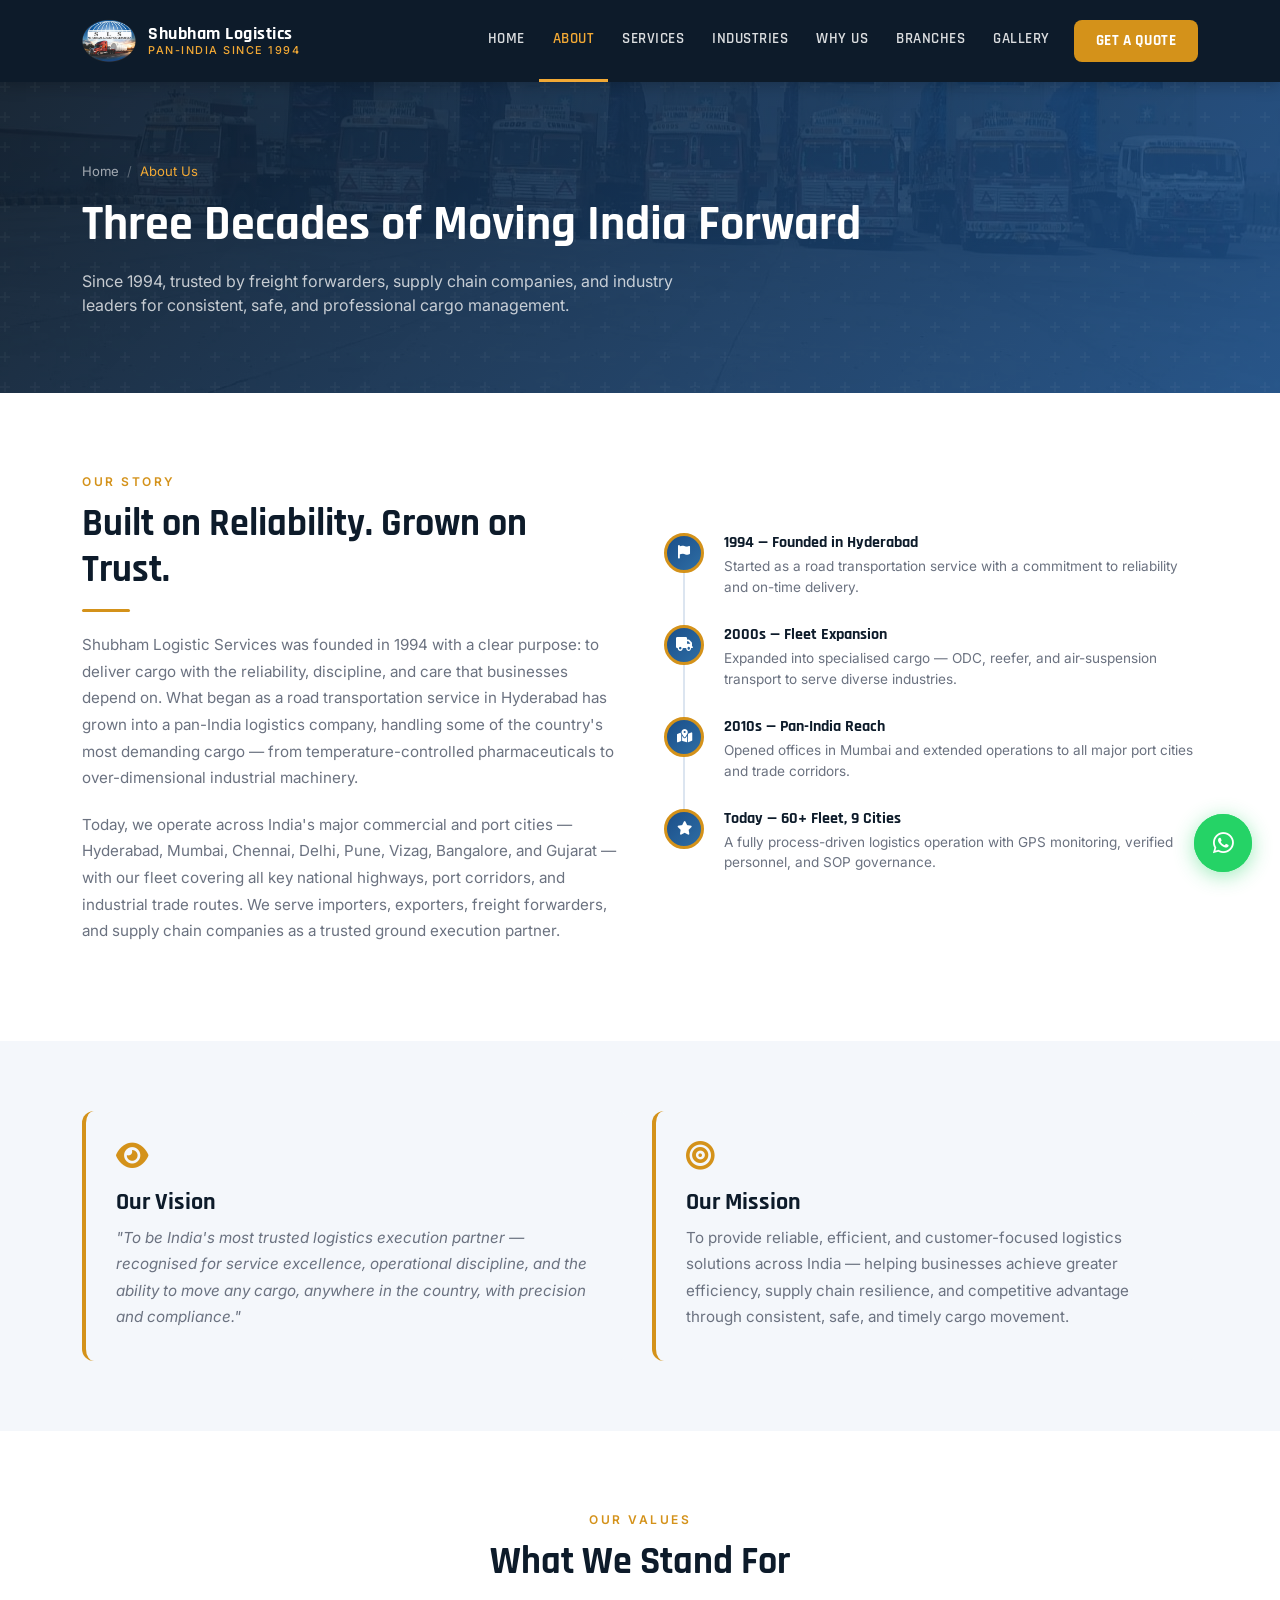
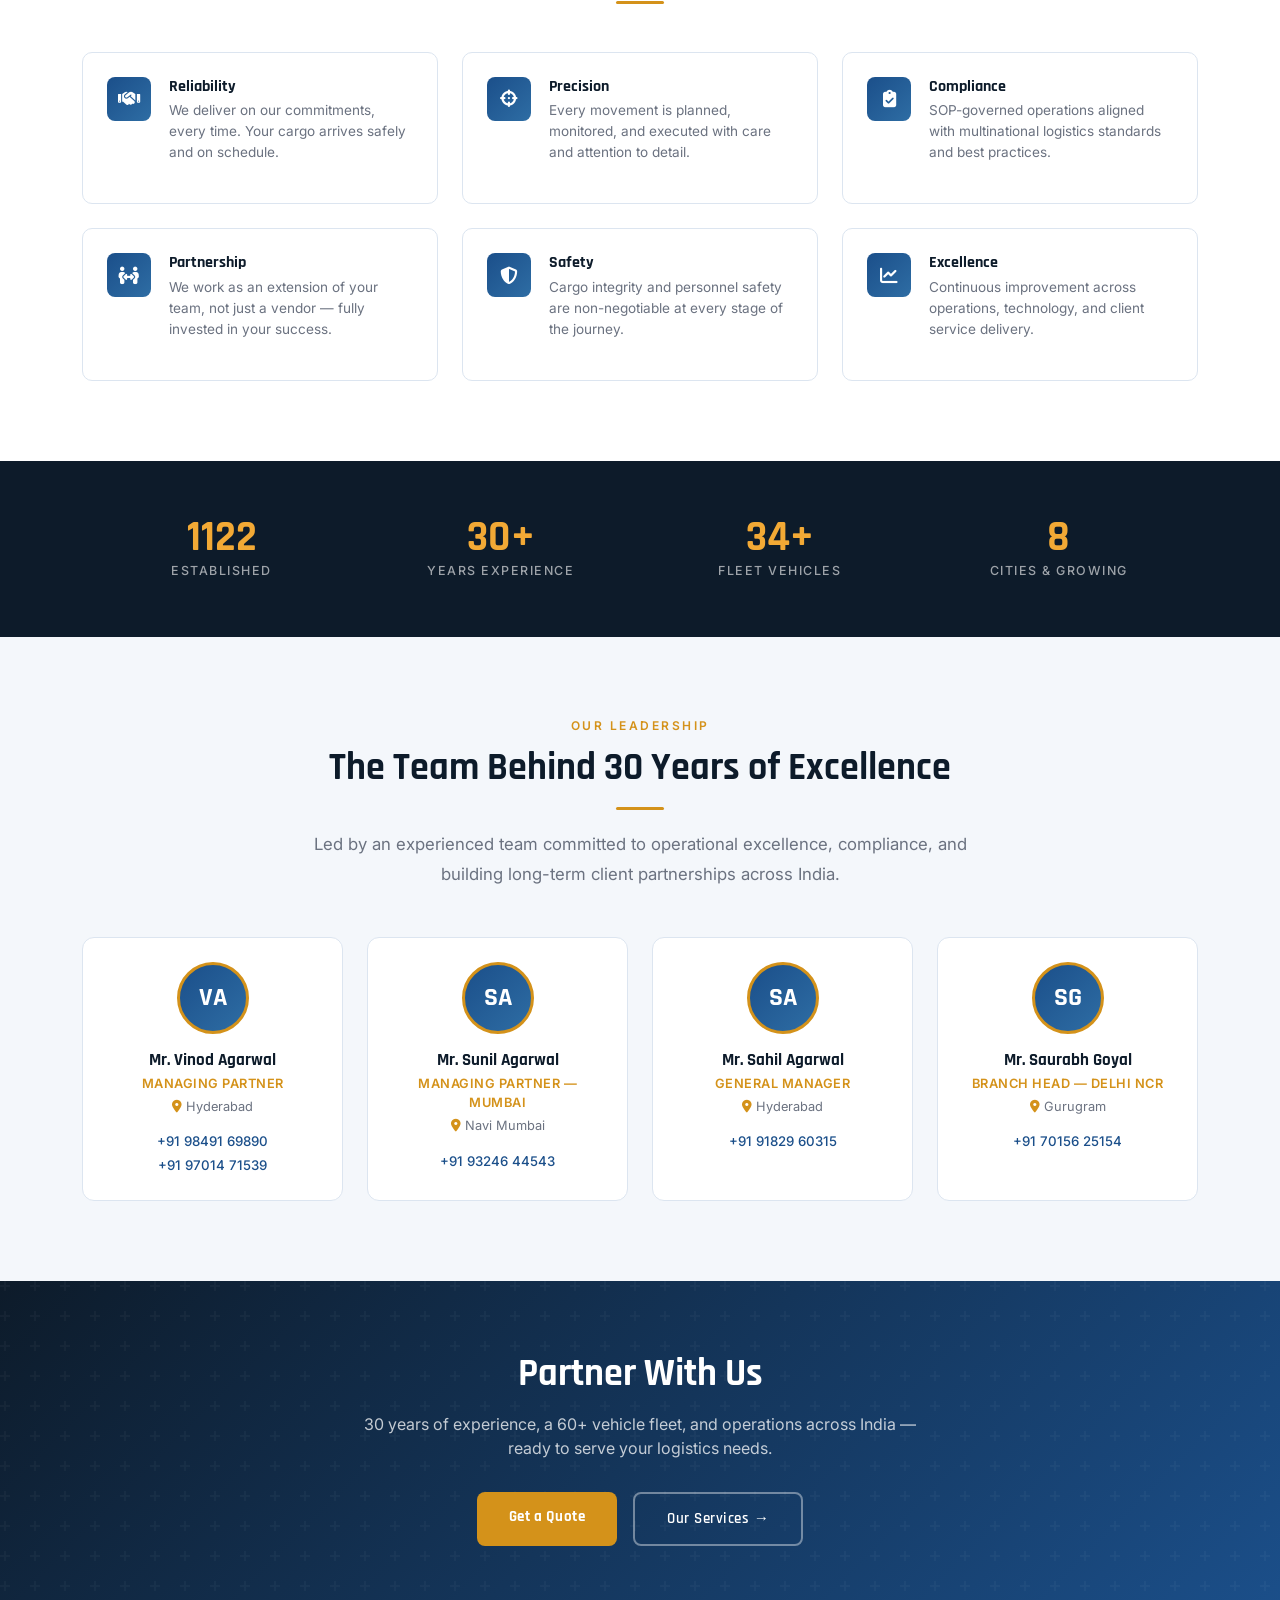
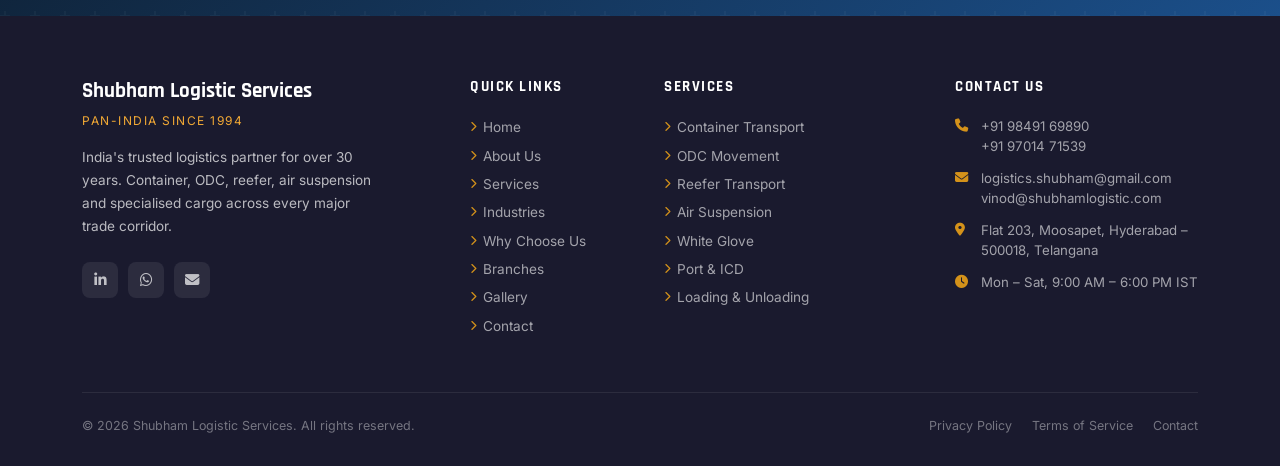
==== commit 4bf74879: "about.html" ====
--- a/about.html
+++ b/about.html
@@ -311,8 +311,7 @@
         <div class="footer-tagline">Pan-India Since 1994</div>
         <p class="footer-desc">India's trusted logistics partner for over 30 years. Container, ODC, reefer, air suspension and specialised cargo across every major trade corridor.</p>
         <div class="footer-socials">
-          <a href="#" class="footer-social-btn" aria-label="LinkedIn"><i class="fab fa-linkedin-in"></i></a>
-          <a href="#" class="footer-social-btn" aria-label="Facebook"><i class="fab fa-facebook-f"></i></a>
+          <a href="https://www.linkedin.com/company/shubham-logistics-services/" class="footer-social-btn" aria-label="LinkedIn"><i class="fab fa-linkedin-in"></i></a>
           <a href="https://wa.me/919849169890" class="footer-social-btn" aria-label="WhatsApp"><i class="fab fa-whatsapp"></i></a>
           <a href="mailto:logistics.shubham@gmail.com" class="footer-social-btn" aria-label="Email"><i class="fas fa-envelope"></i></a>
         </div>
